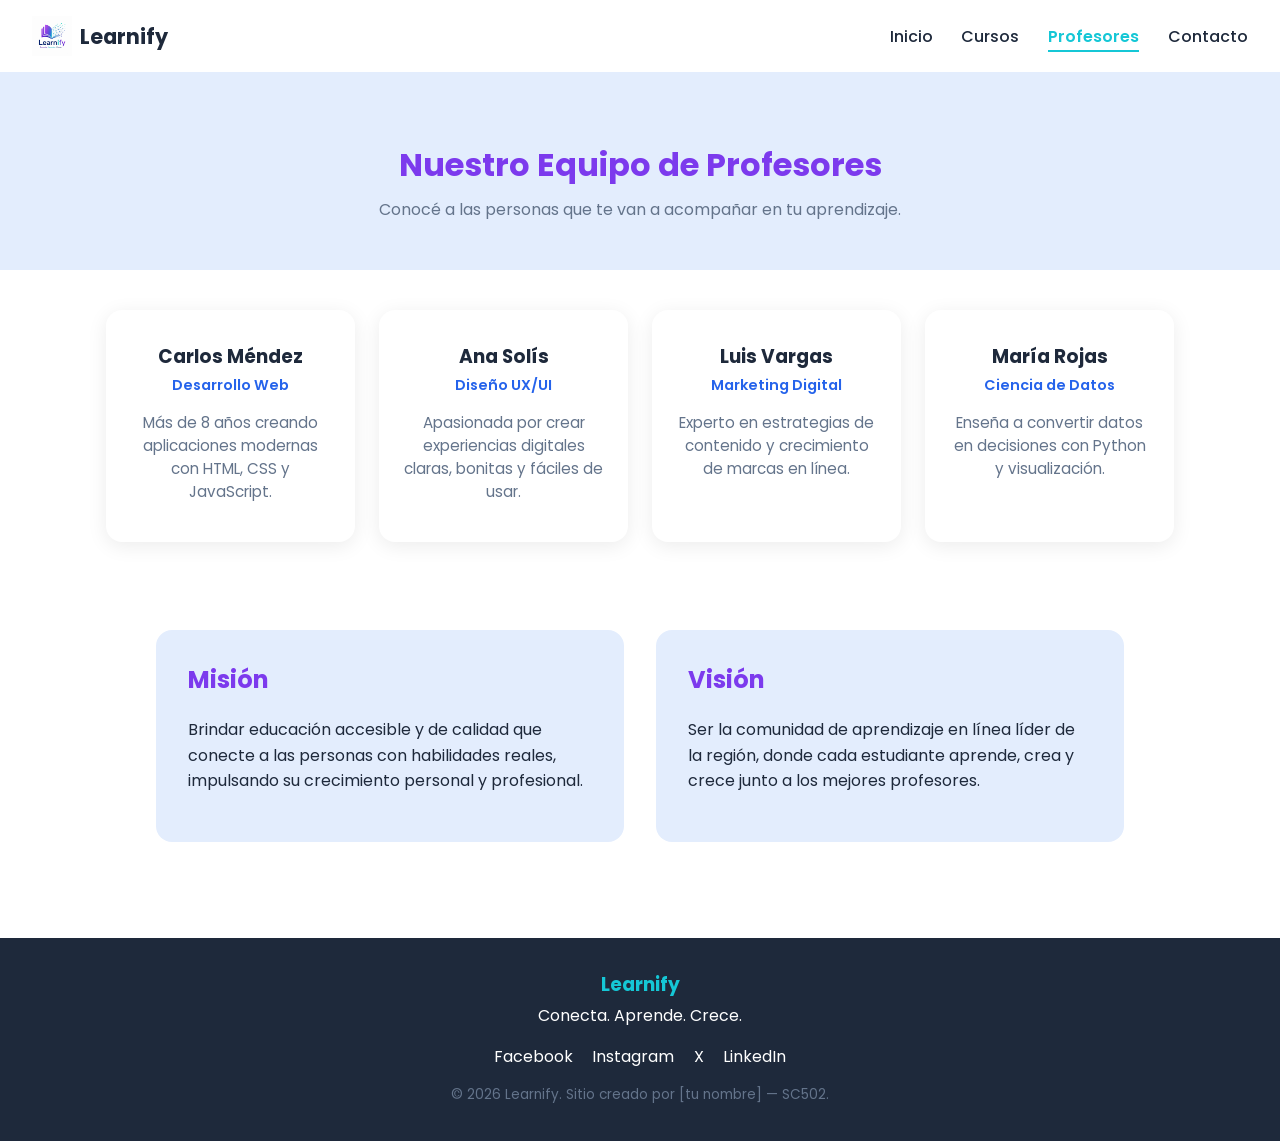
==== profesores.html @ 4e33ab1e "Seccion de profesores con su estilo y pagina web. Faltan imagenes" ====
<!DOCTYPE html>
<html lang="es">
<head>
  <meta charset="UTF-8">
  <meta name="viewport" content="width=device-width, initial-scale=1.0">
  <title>Profesores - Learnify</title>

  <!-- Fuente Poppins -->
  <link rel="preconnect" href="https://fonts.googleapis.com">
  <link rel="preconnect" href="https://fonts.gstatic.com" crossorigin>
  <link href="https://fonts.googleapis.com/css2?family=Poppins:wght@400;500;600;700&display=swap" rel="stylesheet">

  <!-- Estilos -->
  <link rel="stylesheet" href="css/style.css">
  <link rel="stylesheet" href="css/profesores.css">
</head>
<body>

  <!-- ===== NAVBAR ===== -->
  <nav class="navbar">
    <a href="index.html" class="logo">
      <img src="img/logo.jpeg" alt="Logo Learnify">
      <span>Learnify</span>
    </a>
    <ul class="nav-links">
      <li><a href="index.html">Inicio</a></li>
      <li><a href="cursos.html">Cursos</a></li>
      <li><a href="profesores.html" class="active">Profesores</a></li>
      <li><a href="contacto.html">Contacto</a></li>
    </ul>
  </nav>

  <!-- ===== ENCABEZADO ===== -->
  <header class="page-header">
    <h1>Nuestro Equipo de Profesores</h1>
    <p>Conocé a las personas que te van a acompañar en tu aprendizaje.</p>
  </header>

  <!-- ===== TARJETAS DE PROFESORES ===== -->
  <section class="profesores-grid">

    <article class="profesor-card">
       <!--<img src= alt="Foto de profesor">-->
      <h3>Carlos Méndez</h3>
      <span class="especialidad">Desarrollo Web</span>
      <p>Más de 8 años creando aplicaciones modernas con HTML, CSS y JavaScript.</p>
    </article>

    <article class="profesor-card">
       <!--<img src= alt="Foto de profesora">-->
      <h3>Ana Solís</h3>
      <span class="especialidad">Diseño UX/UI</span>
      <p>Apasionada por crear experiencias digitales claras, bonitas y fáciles de usar.</p>
    </article>

    <article class="profesor-card">
       <!--<img src=" alt="Foto de profesor">-->
      <h3>Luis Vargas</h3>
      <span class="especialidad">Marketing Digital</span>
      <p>Experto en estrategias de contenido y crecimiento de marcas en línea.</p>
    </article>

    <article class="profesor-card">
       <!--<img src="" alt="Foto de profesora">-->
      <h3>María Rojas</h3>
      <span class="especialidad">Ciencia de Datos</span>
      <p>Enseña a convertir datos en decisiones con Python y visualización.</p>
    </article>

  </section>

  <!-- ===== MISIÓN Y VISIÓN ===== -->
  <section class="mision-vision">
    <div class="mv-card">
      <h2>Misión</h2>
      <p>Brindar educación accesible y de calidad que conecte a las personas con
         habilidades reales, impulsando su crecimiento personal y profesional.</p>
    </div>
    <div class="mv-card">
      <h2>Visión</h2>
      <p>Ser la comunidad de aprendizaje en línea líder de la región, donde cada
         estudiante aprende, crea y crece junto a los mejores profesores.</p>
    </div>
  </section>

  <!-- ===== FOOTER ===== -->
  <footer class="footer">
    <h3>Learnify</h3>
    <p>Conecta. Aprende. Crece.</p>
    <div class="redes">
      <a href="#">Facebook</a>
      <a href="#">Instagram</a>
      <a href="#">X</a>
      <a href="#">LinkedIn</a>
    </div>
    <p class="creditos">© 2026 Learnify. Sitio creado por [tu nombre] — SC502.</p>
  </footer>

</body>
</html>
---- css/style.css ----
:root {
  --color-morado: #7C3AED;
  --color-azul: #2563EB;
  --color-cyan: #15C7D6;
  --color-fondo-claro: #E3EDFD;
  --color-texto: #1E293B;
  --color-texto-suave: #64748B;
  --color-blanco: #FFFFFF;
  --fuente: 'Poppins', sans-serif;
}

* { box-sizing: border-box; }

body {
  font-family: var(--fuente);
  color: var(--color-texto);
  margin: 0;
  background: #FFFFFF;
}

.navbar {
  display: flex;
  align-items: center;
  justify-content: space-between;
  padding: 1rem 2rem;
  background: var(--color-blanco);
  box-shadow: 0 2px 10px rgba(0,0,0,0.06);
  flex-wrap: wrap;
}
.navbar .logo {
  display: flex;
  align-items: center;
  gap: 0.5rem;
  text-decoration: none;
  font-weight: 700;
  font-size: 1.3rem;
  color: var(--color-texto);
}
.navbar .logo img { height: 40px; }

.nav-links {
  display: flex;
  gap: 1.8rem;
  list-style: none;
  margin: 0;
  padding: 0;
}
.nav-links a {
  text-decoration: none;
  color: var(--color-texto);
  font-weight: 500;
}
.nav-links a:hover { color: var(--color-morado); }


.nav-links a.active {
  color: var(--color-cyan);
  font-weight: 600;
  border-bottom: 2px solid var(--color-cyan);
  padding-bottom: 2px;
}

.footer {
  background: var(--color-texto);
  color: var(--color-blanco);
  text-align: center;
  padding: 2rem 1rem;
  margin-top: 3rem;
}
.footer h3 { color: var(--color-cyan); margin: 0 0 0.3rem; }
.footer p { margin: 0.2rem 0; }
.footer .redes {
  display: flex;
  gap: 1.2rem;
  justify-content: center;
  flex-wrap: wrap;
  margin: 1rem 0;
}
.footer .redes a {
  color: var(--color-blanco);
  text-decoration: none;
}
.footer .redes a:hover { color: var(--color-cyan); }
.footer .creditos {
  font-size: 0.85rem;
  color: var(--color-texto-suave);
}

@media (max-width: 600px) {
  .navbar { flex-direction: column; gap: 1rem; }
  .nav-links { gap: 1rem; flex-wrap: wrap; justify-content: center; }
}
---- css/profesores.css ----
.page-header {
  background: var(--color-fondo-claro);
  text-align: center;
  padding: 3rem 1rem;
}
.page-header h1 { color: var(--color-morado); margin-bottom: 0.5rem; }
.page-header p { color: var(--color-texto-suave); margin: 0; }

.profesores-grid {
  display: grid;
  grid-template-columns: repeat(auto-fit, minmax(240px, 1fr));
  gap: 1.5rem;
  max-width: 1100px;
  margin: 0 auto;
  padding: 2.5rem 1rem;
}

.profesor-card {
  background: var(--color-blanco);
  border-radius: 16px;
  padding: 1.5rem;
  text-align: center;
  box-shadow: 0 4px 20px rgba(0,0,0,0.08);
  transition: transform 0.2s ease;
}
.profesor-card:hover { transform: translateY(-6px); }

.profesor-card img {
  width: 120px;
  height: 120px;
  border-radius: 50%;
  object-fit: cover;
  border: 3px solid var(--color-cyan);
  margin-bottom: 1rem;
}
.profesor-card h3 { color: var(--color-texto); margin: 0.5rem 0 0.2rem; }
.especialidad {
  display: block;
  color: var(--color-azul);
  font-weight: 600;
  font-size: 0.9rem;
  margin-bottom: 0.6rem;
}
.profesor-card p { color: var(--color-texto-suave); font-size: 0.95rem; }

.mision-vision {
  display: grid;
  grid-template-columns: repeat(auto-fit, minmax(280px, 1fr));
  gap: 2rem;
  max-width: 1000px;
  margin: 0 auto;
  padding: 3rem 1rem;
}
.mv-card {
  background: var(--color-fondo-claro);
  border-radius: 16px;
  padding: 2rem;
}
.mv-card h2 { color: var(--color-morado); margin-top: 0; }
.mv-card p { color: var(--color-texto); line-height: 1.6; }
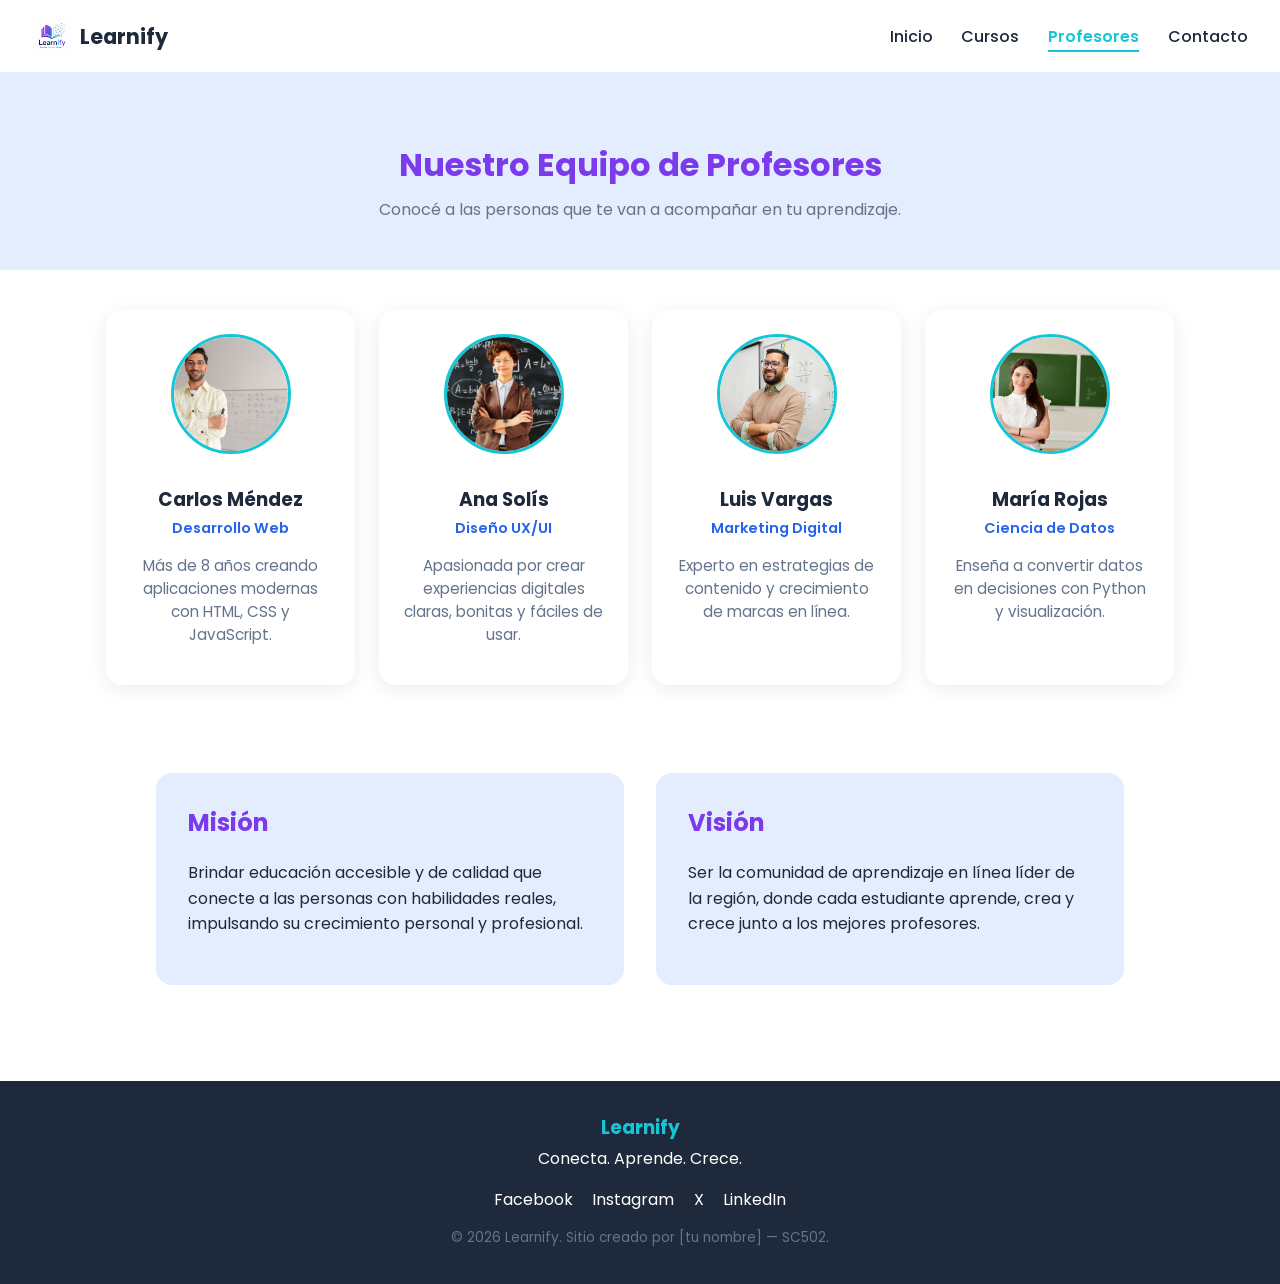
==== commit bc01108e: "Se agregaron las imágenes de los profesores." ====
--- a/profesores.html
+++ b/profesores.html
@@ -40,28 +40,28 @@
   <section class="profesores-grid">
 
     <article class="profesor-card">
-       <!--<img src= alt="Foto de profesor">-->
+       <img src="img/carlos.png" alt="Foto de profesor">
       <h3>Carlos Méndez</h3>
       <span class="especialidad">Desarrollo Web</span>
       <p>Más de 8 años creando aplicaciones modernas con HTML, CSS y JavaScript.</p>
     </article>
 
     <article class="profesor-card">
-       <!--<img src= alt="Foto de profesora">-->
+       <img src="img/ana.jpg" alt="Foto de profesora">
       <h3>Ana Solís</h3>
       <span class="especialidad">Diseño UX/UI</span>
       <p>Apasionada por crear experiencias digitales claras, bonitas y fáciles de usar.</p>
     </article>
 
     <article class="profesor-card">
-       <!--<img src=" alt="Foto de profesor">-->
+       <img src="img/luis.jpg" alt="Foto de profesor">
       <h3>Luis Vargas</h3>
       <span class="especialidad">Marketing Digital</span>
       <p>Experto en estrategias de contenido y crecimiento de marcas en línea.</p>
     </article>
 
     <article class="profesor-card">
-       <!--<img src="" alt="Foto de profesora">-->
+       <img src="img/maria.jpg" alt="Foto de profesora">
       <h3>María Rojas</h3>
       <span class="especialidad">Ciencia de Datos</span>
       <p>Enseña a convertir datos en decisiones con Python y visualización.</p>
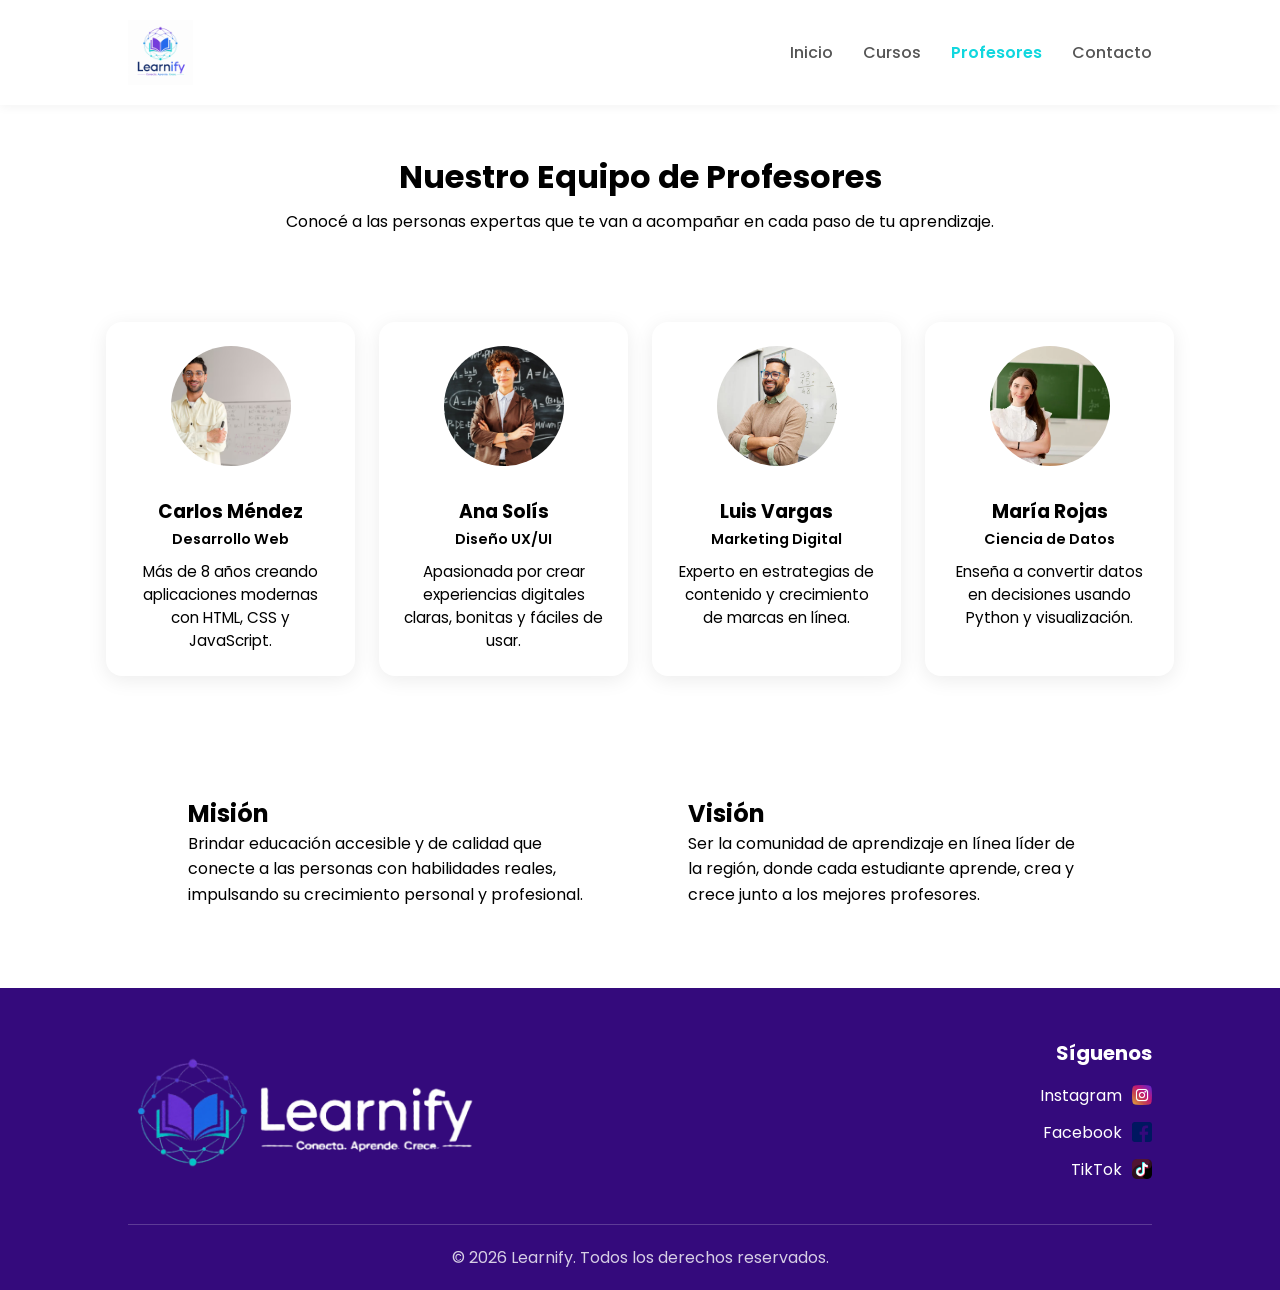
==== commit f2fedf75: "feat: fix professors footer, add page styles and professor images" ====
--- a/profesores.html
+++ b/profesores.html
@@ -5,22 +5,18 @@
   <meta name="viewport" content="width=device-width, initial-scale=1.0">
   <title>Profesores - Learnify</title>
 
-  <!-- Fuente Poppins -->
   <link rel="preconnect" href="https://fonts.googleapis.com">
   <link rel="preconnect" href="https://fonts.gstatic.com" crossorigin>
   <link href="https://fonts.googleapis.com/css2?family=Poppins:wght@400;500;600;700&display=swap" rel="stylesheet">
 
-  <!-- Estilos -->
   <link rel="stylesheet" href="css/style.css">
   <link rel="stylesheet" href="css/profesores.css">
 </head>
 <body>
 
-  <!-- ===== NAVBAR ===== -->
   <nav class="navbar">
     <a href="index.html" class="logo">
-      <img src="img/logo.jpeg" alt="Logo Learnify">
-      <span>Learnify</span>
+      <img src="img/learnify_logo_globe_book_2.png" alt="Learnify" class="logo-img">
     </a>
     <ul class="nav-links">
       <li><a href="index.html">Inicio</a></li>
@@ -30,46 +26,43 @@
     </ul>
   </nav>
 
-  <!-- ===== ENCABEZADO ===== -->
   <header class="page-header">
     <h1>Nuestro Equipo de Profesores</h1>
-    <p>Conocé a las personas que te van a acompañar en tu aprendizaje.</p>
+    <p>Conocé a las personas expertas que te van a acompañar en cada paso de tu aprendizaje.</p>
   </header>
 
-  <!-- ===== TARJETAS DE PROFESORES ===== -->
   <section class="profesores-grid">
 
     <article class="profesor-card">
-       <img src="img/carlos.png" alt="Foto de profesor">
+      <img src="img/carlos.png" alt="Foto de Carlos Méndez">
       <h3>Carlos Méndez</h3>
       <span class="especialidad">Desarrollo Web</span>
       <p>Más de 8 años creando aplicaciones modernas con HTML, CSS y JavaScript.</p>
     </article>
 
     <article class="profesor-card">
-       <img src="img/ana.jpg" alt="Foto de profesora">
+      <img src="img/ana.jpg" alt="Foto de Ana Solís">
       <h3>Ana Solís</h3>
       <span class="especialidad">Diseño UX/UI</span>
       <p>Apasionada por crear experiencias digitales claras, bonitas y fáciles de usar.</p>
     </article>
 
     <article class="profesor-card">
-       <img src="img/luis.jpg" alt="Foto de profesor">
+      <img src="img/luis.jpg" alt="Foto de Luis Vargas">
       <h3>Luis Vargas</h3>
       <span class="especialidad">Marketing Digital</span>
       <p>Experto en estrategias de contenido y crecimiento de marcas en línea.</p>
     </article>
 
     <article class="profesor-card">
-       <img src="img/maria.jpg" alt="Foto de profesora">
+      <img src="img/maria.jpg" alt="Foto de María Rojas">
       <h3>María Rojas</h3>
       <span class="especialidad">Ciencia de Datos</span>
-      <p>Enseña a convertir datos en decisiones con Python y visualización.</p>
+      <p>Enseña a convertir datos en decisiones usando Python y visualización.</p>
     </article>
 
   </section>
 
-  <!-- ===== MISIÓN Y VISIÓN ===== -->
   <section class="mision-vision">
     <div class="mv-card">
       <h2>Misión</h2>
@@ -83,17 +76,34 @@
     </div>
   </section>
 
-  <!-- ===== FOOTER ===== -->
   <footer class="footer">
-    <h3>Learnify</h3>
-    <p>Conecta. Aprende. Crece.</p>
-    <div class="redes">
-      <a href="#">Facebook</a>
-      <a href="#">Instagram</a>
-      <a href="#">X</a>
-      <a href="#">LinkedIn</a>
+    <div class="footer-contenido">
+
+      <div class="footer-marca">
+        <img src="img/learnify_logo_white_transparent.png" alt="Learnify Logo" class="footer-logo">
+      </div>
+
+      <div class="footer-redes">
+        <h4>Síguenos</h4>
+        <a href="#">
+          Instagram
+          <img src="img/instagram.png" alt="Instagram" class="social-icon">
+        </a>
+        <a href="#">
+          Facebook
+          <img src="img/facebook.png" alt="Facebook" class="social-icon">
+        </a>
+        <a href="#">
+          TikTok
+          <img src="img/tik-tok.png" alt="TikTok" class="social-icon">
+        </a>
+      </div>
+
     </div>
-    <p class="creditos">© 2026 Learnify. Sitio creado por [tu nombre] — SC502.</p>
+
+    <div class="footer-bottom">
+      <p>© 2026 Learnify. Todos los derechos reservados.</p>
+    </div>
   </footer>
 
 </body>
--- a/css/style.css
+++ b/css/style.css
@@ -1,92 +1,158 @@
-:root {
-  --color-morado: #7C3AED;
-  --color-azul: #2563EB;
-  --color-cyan: #15C7D6;
-  --color-fondo-claro: #E3EDFD;
-  --color-texto: #1E293B;
-  --color-texto-suave: #64748B;
-  --color-blanco: #FFFFFF;
-  --fuente: 'Poppins', sans-serif;
+/* 
+   Paleta de colores:
+
+   Turquesa: #10d7de;
+   Morado: #7c3aed
+   Celeste: #e0f2fe
+   Blanco: #ffffff
+   Gris texto: #555
+ */
+
+* {
+    margin: 0;
+    padding: 0;
+    box-sizing: border-box;
 }
 
-* { box-sizing: border-box; }
-
 body {
-  font-family: var(--fuente);
-  color: var(--color-texto);
-  margin: 0;
-  background: #FFFFFF;
+    font-family: 'Poppins', sans-serif;
+    background-color: #ffffff;
 }
 
+
 .navbar {
-  display: flex;
-  align-items: center;
-  justify-content: space-between;
-  padding: 1rem 2rem;
-  background: var(--color-blanco);
-  box-shadow: 0 2px 10px rgba(0,0,0,0.06);
-  flex-wrap: wrap;
+    display: flex;
+    justify-content: space-between;
+    align-items: center;
+    padding: 20px 10%;
+    background-color: white;
+    box-shadow: 0px 2px 10px rgba(0, 0, 0, 0.05);
+    position: sticky;
+    top: 0;
+    z-index: 1000;
 }
-.navbar .logo {
-  display: flex;
-  align-items: center;
-  gap: 0.5rem;
-  text-decoration: none;
-  font-weight: 700;
-  font-size: 1.3rem;
-  color: var(--color-texto);
+
+.logo {
+    display: flex;
+    align-items: center;
 }
-.navbar .logo img { height: 40px; }
+
+.logo-img {
+    height: 65px;
+    width: auto;
+}
 
 .nav-links {
-  display: flex;
-  gap: 1.8rem;
-  list-style: none;
-  margin: 0;
-  padding: 0;
+    display: flex;
+    gap: 30px;
+    list-style: none;
 }
+
 .nav-links a {
-  text-decoration: none;
-  color: var(--color-texto);
-  font-weight: 500;
+    text-decoration: none;
+    color: #555;
+    font-weight: 500;
+    transition: 0.3s;
 }
-.nav-links a:hover { color: var(--color-morado); }
+
+.nav-links a:hover {
+    color: #10d7de;
+}
 
 
 .nav-links a.active {
-  color: var(--color-cyan);
-  font-weight: 600;
-  border-bottom: 2px solid var(--color-cyan);
-  padding-bottom: 2px;
+    color: #10d7de;
+    font-weight: 600;
 }
 
 .footer {
-  background: var(--color-texto);
-  color: var(--color-blanco);
-  text-align: center;
-  padding: 2rem 1rem;
-  margin-top: 3rem;
-}
-.footer h3 { color: var(--color-cyan); margin: 0 0 0.3rem; }
-.footer p { margin: 0.2rem 0; }
-.footer .redes {
-  display: flex;
-  gap: 1.2rem;
-  justify-content: center;
-  flex-wrap: wrap;
-  margin: 1rem 0;
-}
-.footer .redes a {
-  color: var(--color-blanco);
-  text-decoration: none;
-}
-.footer .redes a:hover { color: var(--color-cyan); }
-.footer .creditos {
-  font-size: 0.85rem;
-  color: var(--color-texto-suave);
+    background-color: #340a7c;
+    color: white;
+    padding: 50px 10% 20px;
 }
 
-@media (max-width: 600px) {
-  .navbar { flex-direction: column; gap: 1rem; }
-  .nav-links { gap: 1rem; flex-wrap: wrap; justify-content: center; }
+.footer-contenido {
+    display: flex;
+    justify-content: space-between;
+    align-items: center;
+    gap: 40px;
+}
+
+.social-icon{
+    width: 20px;
+    height: 20px;
+}
+
+.footer-marca {
+    display: flex;
+    flex-direction: column;
+}
+
+.footer-logo {
+    width: 350px;
+    height: auto;
+}
+
+.footer-redes {
+    display: flex;
+    flex-direction: column;
+    text-align: right;
+}
+
+.footer-redes h4 {
+    margin-bottom: 15px;
+    font-size: 20px;
+}
+
+.footer-redes a {
+    display: flex;
+    align-items: center;
+    justify-content: flex-end;
+    gap: 10px;
+    color: white;
+    text-decoration: none;
+    margin-bottom: 12px;
+    transition: 0.3s;
+}
+
+.footer-redes a:hover {
+    color: #14b8a6;
+}
+
+.footer-bottom {
+    margin-top: 30px;
+    padding-top: 20px;
+    border-top: 1px solid rgba(255, 255, 255, 0.2);
+    text-align: center;
+}
+
+.footer-bottom p {
+    margin: 0;
+    opacity: 0.8;
+}
+
+@media(max-width:768px) {
+    .footer-content {
+        flex-direction: column;
+        text-align: center;
+    }
+
+    .footer-redes {
+        text-align: center;
+    }
+}
+
+@media(max-width: 768px) {
+
+    .navbar {
+        flex-direction: column;
+        gap: 20px;
+    }
+
+    .nav-links {
+        flex-wrap: wrap;
+        justify-content: center;
+        gap: 15px;
+    }
+
 }
